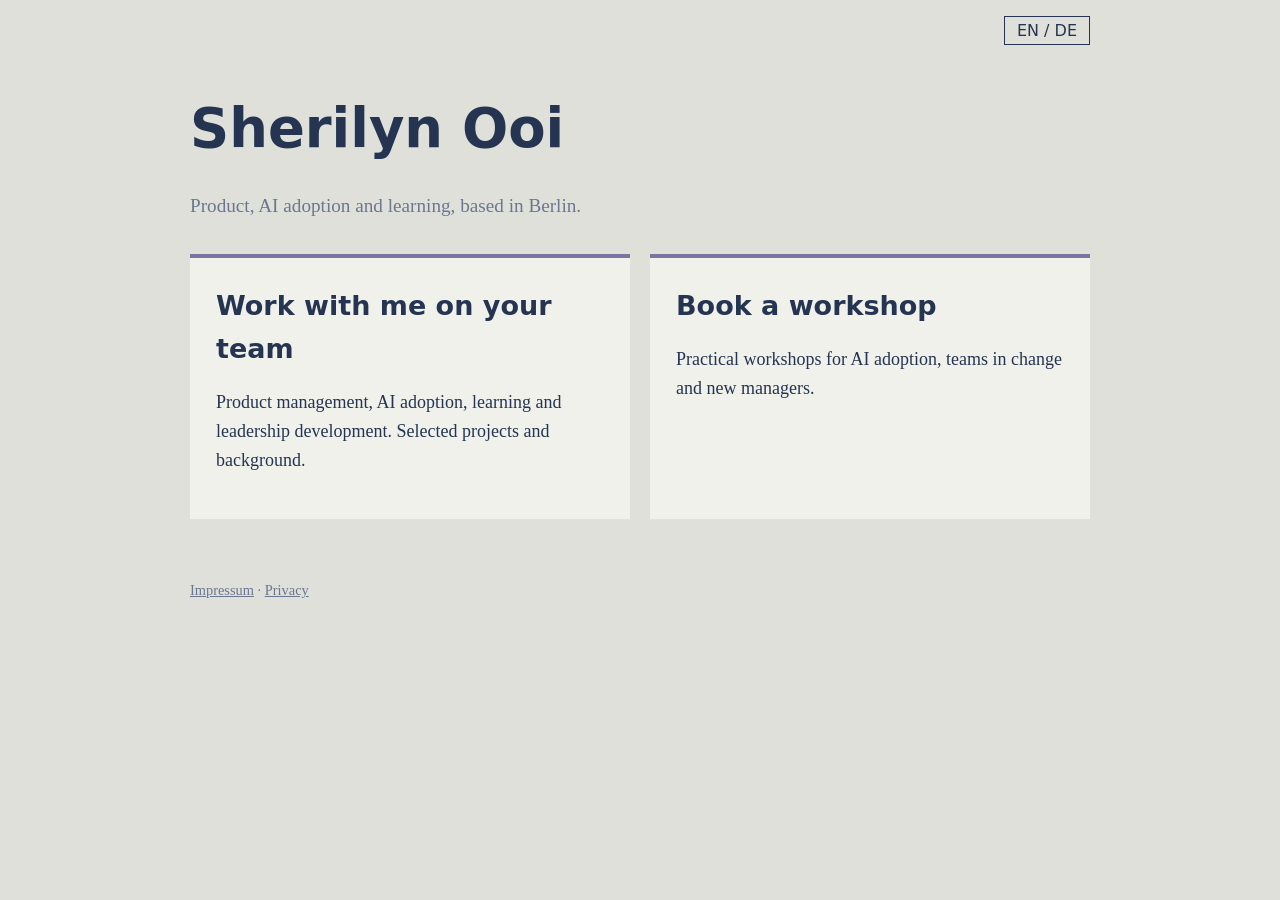
==== index.html @ 62cc02b4 "Add files via upload" ====
<!doctype html>
<html lang="en" data-lang="en">
<head>
<meta charset="utf-8"><meta name="viewport" content="width=device-width, initial-scale=1">
<title>Sherilyn Ooi</title>
<link rel="stylesheet" href="fonts/fonts.css">
<style>
:root{--bg:#e0e0da;--paper:#f1f1ec;--navy:#253551;--slate:#6b7790;--purple:#7f73a1;--head:'Barlow Semi Condensed',system-ui,sans-serif;--body:'PT Serif',Georgia,serif}
body{margin:0;background:var(--bg);color:var(--navy);font-family:var(--body);line-height:1.6;font-size:18px}
html[data-lang=en] [lang=de],html[data-lang=de] [lang=en]{display:none}
.top{display:flex;justify-content:flex-end;max-width:900px;margin:0 auto;padding:16px}
.top button{font-family:var(--head);color:var(--navy);background:none;border:1px solid var(--navy);padding:4px 12px;cursor:pointer;font-size:1rem}
main{max-width:900px;margin:0 auto;padding:24px 16px 60px}
h1{font-family:var(--head);font-size:clamp(2.2rem,6vw,3.4rem);margin:0 0 .2em}
.sub{font-size:1.2rem;color:var(--slate);margin-bottom:32px}
.doors{display:grid;gap:20px;grid-template-columns:1fr 1fr}
a.door{display:block;background:var(--paper);border-top:4px solid var(--purple);padding:26px;color:var(--navy);text-decoration:none}
a.door:hover{background:#fff}.door h2{font-family:var(--head);margin:0 0 .3em}
@media(max-width:700px){.doors{grid-template-columns:1fr}}
footer{max-width:900px;margin:0 auto;padding:0 16px 40px;font-size:.9rem;color:var(--slate)}footer a{color:var(--slate)}
</style></head><body>
<div class="top"><button onclick="var h=document.documentElement;h.dataset.lang=h.dataset.lang==='en'?'de':'en';try{localStorage.setItem('lang',h.dataset.lang)}catch(e){}">EN / DE</button></div>
<main>
<h1>Sherilyn Ooi</h1>
<p class="sub"><span lang="en">Product, AI adoption and learning, based in Berlin.</span><span lang="de">Produkt, KI-Einführung und Lernen, Berlin.</span></p>
<div class="doors">
<a class="door" href="jobs.html"><h2><span lang="en">Work with me on your team</span><span lang="de">Mit mir im Team arbeiten</span></h2><p><span lang="en">Product management, AI adoption, learning and leadership development. Selected projects and background.</span><span lang="de">Produktmanagement, KI-Einführung, Lern- und Führungskräfteentwicklung. Ausgewählte Projekte und Hintergrund.</span></p></a>
<a class="door" href="freelance.html"><h2><span lang="en">Book a workshop</span><span lang="de">Workshop buchen</span></h2><p><span lang="en">Practical workshops for AI adoption, teams in change and new managers.</span><span lang="de">Praxisnahe Workshops für KI-Einführung, Teams im Wandel und neue Führungskräfte.</span></p></a>
</div></main>
<footer><a href="impressum.html">Impressum</a> · <a href="datenschutz.html"><span lang="en">Privacy</span><span lang="de">Datenschutz</span></a></footer>
<script>try{var l=new URLSearchParams(location.search).get('lang')||localStorage.getItem('lang');if(l==='de'||l==='en')document.documentElement.dataset.lang=l;else if((navigator.language||'').slice(0,2)==='de')document.documentElement.dataset.lang='de'}catch(e){}</script>
</body></html>
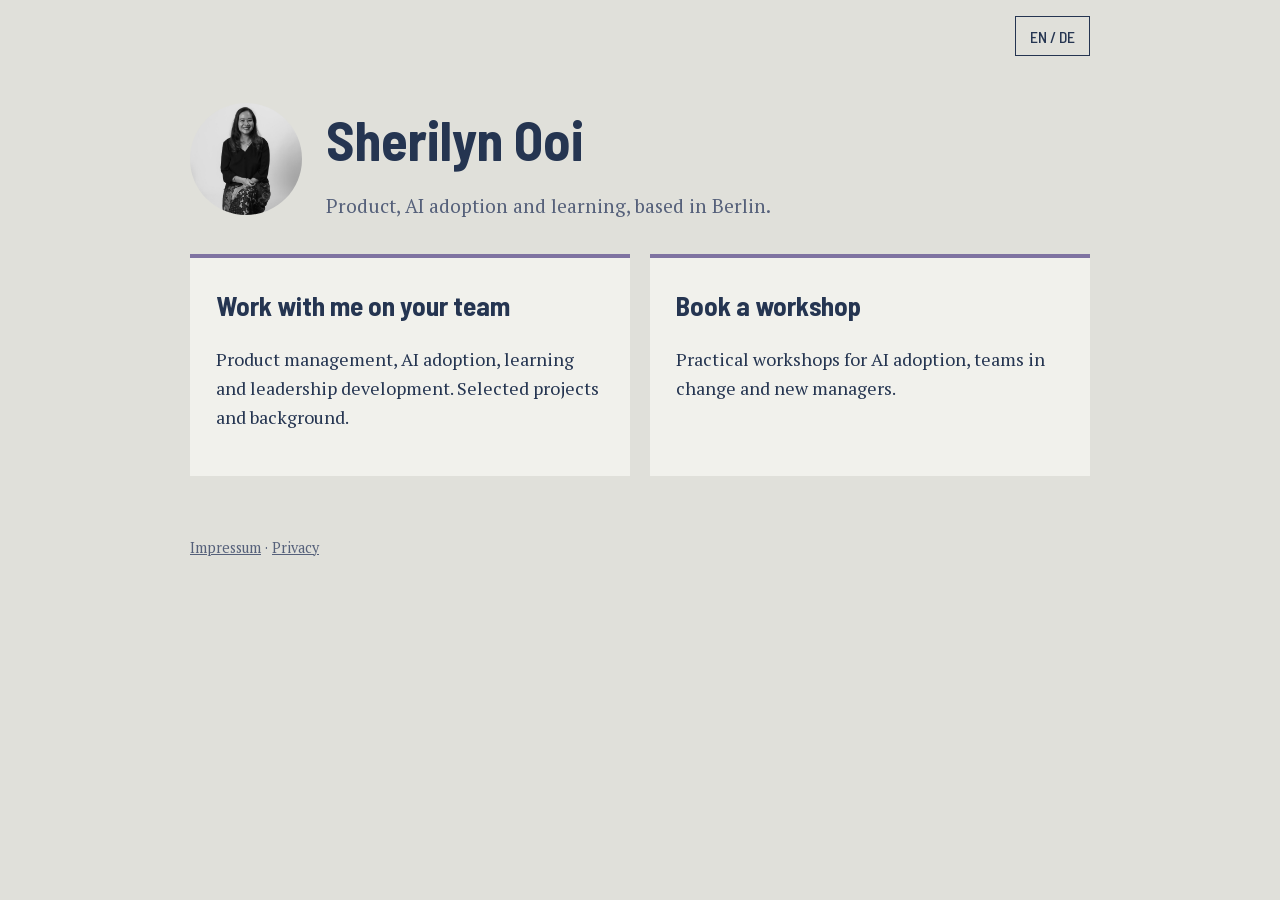
==== commit a2f01d72: "Add files via upload" ====
--- a/index.html
+++ b/index.html
@@ -5,14 +5,15 @@
 <title>Sherilyn Ooi</title>
 <link rel="stylesheet" href="fonts/fonts.css">
 <style>
-:root{--bg:#e0e0da;--paper:#f1f1ec;--navy:#253551;--slate:#6b7790;--purple:#7f73a1;--head:'Barlow Semi Condensed',system-ui,sans-serif;--body:'PT Serif',Georgia,serif}
+:root{--bg:#e0e0da;--paper:#f1f1ec;--navy:#253551;--slate:#55607a;--purple:#7f73a1;--head:'Barlow Semi Condensed',system-ui,sans-serif;--body:'PT Serif',Georgia,serif}
 body{margin:0;background:var(--bg);color:var(--navy);font-family:var(--body);line-height:1.6;font-size:18px}
 html[data-lang=en] [lang=de],html[data-lang=de] [lang=en]{display:none}
 .top{display:flex;justify-content:flex-end;max-width:900px;margin:0 auto;padding:16px}
-.top button{font-family:var(--head);color:var(--navy);background:none;border:1px solid var(--navy);padding:4px 12px;cursor:pointer;font-size:1rem}
+.top button{font-family:var(--head);color:var(--navy);background:none;border:1px solid var(--navy);padding:8px 14px;min-height:40px;cursor:pointer;font-size:1rem}
 main{max-width:900px;margin:0 auto;padding:24px 16px 60px}
+.intro{display:flex;align-items:center;gap:24px;margin-bottom:32px}.intro img{width:112px;height:112px;object-fit:cover;object-position:50% 18%;border-radius:50%;flex:none}.intro .sub{margin:0}.intro h1{margin:0 0 .15em}
 h1{font-family:var(--head);font-size:clamp(2.2rem,6vw,3.4rem);margin:0 0 .2em}
-.sub{font-size:1.2rem;color:var(--slate);margin-bottom:32px}
+.sub{font-size:1.2rem;color:var(--slate);margin-bottom:0}
 .doors{display:grid;gap:20px;grid-template-columns:1fr 1fr}
 a.door{display:block;background:var(--paper);border-top:4px solid var(--purple);padding:26px;color:var(--navy);text-decoration:none}
 a.door:hover{background:#fff}.door h2{font-family:var(--head);margin:0 0 .3em}
@@ -21,8 +22,8 @@
 </style></head><body>
 <div class="top"><button onclick="var h=document.documentElement;h.dataset.lang=h.dataset.lang==='en'?'de':'en';try{localStorage.setItem('lang',h.dataset.lang)}catch(e){}">EN / DE</button></div>
 <main>
-<h1>Sherilyn Ooi</h1>
-<p class="sub"><span lang="en">Product, AI adoption and learning, based in Berlin.</span><span lang="de">Produkt, KI-Einführung und Lernen, Berlin.</span></p>
+<div class="intro"><img src="assets/photos/headshot.jpg" width="112" height="112" alt="Portrait of Sherilyn Ooi"><div><h1>Sherilyn Ooi</h1>
+<p class="sub"><span lang="en">Product, AI adoption and learning, based in Berlin.</span><span lang="de">Produkt, KI-Einführung und Lernen, Berlin.</span></p></div></div>
 <div class="doors">
 <a class="door" href="jobs.html"><h2><span lang="en">Work with me on your team</span><span lang="de">Mit mir im Team arbeiten</span></h2><p><span lang="en">Product management, AI adoption, learning and leadership development. Selected projects and background.</span><span lang="de">Produktmanagement, KI-Einführung, Lern- und Führungskräfteentwicklung. Ausgewählte Projekte und Hintergrund.</span></p></a>
 <a class="door" href="freelance.html"><h2><span lang="en">Book a workshop</span><span lang="de">Workshop buchen</span></h2><p><span lang="en">Practical workshops for AI adoption, teams in change and new managers.</span><span lang="de">Praxisnahe Workshops für KI-Einführung, Teams im Wandel und neue Führungskräfte.</span></p></a>
--- a/fonts/fonts.css
+++ b/fonts/fonts.css
@@ -0,0 +1,96 @@
+@font-face {
+  font-family: 'Barlow Semi Condensed';
+  font-style: normal;
+  font-weight: 500;
+  font-display: swap;
+  src: url(BarlowSemiCondensed-500-normal-latin-ext.woff2) format('woff2');
+  unicode-range: U+0100-02BA, U+02BD-02C5, U+02C7-02CC, U+02CE-02D7, U+02DD-02FF, U+0304, U+0308, U+0329, U+1D00-1DBF, U+1E00-1E9F, U+1EF2-1EFF, U+2020, U+20A0-20AB, U+20AD-20C4, U+2113, U+2C60-2C7F, U+A720-A7FF;
+}
+@font-face {
+  font-family: 'Barlow Semi Condensed';
+  font-style: normal;
+  font-weight: 500;
+  font-display: swap;
+  src: url(BarlowSemiCondensed-500-normal-latin.woff2) format('woff2');
+  unicode-range: U+0000-00FF, U+0131, U+0152-0153, U+02BB-02BC, U+02C6, U+02DA, U+02DC, U+0304, U+0308, U+0329, U+2000-206F, U+20AC, U+2122, U+2191, U+2193, U+2212, U+2215, U+FEFF, U+FFFD;
+}
+@font-face {
+  font-family: 'Barlow Semi Condensed';
+  font-style: normal;
+  font-weight: 600;
+  font-display: swap;
+  src: url(BarlowSemiCondensed-600-normal-latin-ext.woff2) format('woff2');
+  unicode-range: U+0100-02BA, U+02BD-02C5, U+02C7-02CC, U+02CE-02D7, U+02DD-02FF, U+0304, U+0308, U+0329, U+1D00-1DBF, U+1E00-1E9F, U+1EF2-1EFF, U+2020, U+20A0-20AB, U+20AD-20C4, U+2113, U+2C60-2C7F, U+A720-A7FF;
+}
+@font-face {
+  font-family: 'Barlow Semi Condensed';
+  font-style: normal;
+  font-weight: 600;
+  font-display: swap;
+  src: url(BarlowSemiCondensed-600-normal-latin.woff2) format('woff2');
+  unicode-range: U+0000-00FF, U+0131, U+0152-0153, U+02BB-02BC, U+02C6, U+02DA, U+02DC, U+0304, U+0308, U+0329, U+2000-206F, U+20AC, U+2122, U+2191, U+2193, U+2212, U+2215, U+FEFF, U+FFFD;
+}
+@font-face {
+  font-family: 'Barlow Semi Condensed';
+  font-style: normal;
+  font-weight: 700;
+  font-display: swap;
+  src: url(BarlowSemiCondensed-700-normal-latin-ext.woff2) format('woff2');
+  unicode-range: U+0100-02BA, U+02BD-02C5, U+02C7-02CC, U+02CE-02D7, U+02DD-02FF, U+0304, U+0308, U+0329, U+1D00-1DBF, U+1E00-1E9F, U+1EF2-1EFF, U+2020, U+20A0-20AB, U+20AD-20C4, U+2113, U+2C60-2C7F, U+A720-A7FF;
+}
+@font-face {
+  font-family: 'Barlow Semi Condensed';
+  font-style: normal;
+  font-weight: 700;
+  font-display: swap;
+  src: url(BarlowSemiCondensed-700-normal-latin.woff2) format('woff2');
+  unicode-range: U+0000-00FF, U+0131, U+0152-0153, U+02BB-02BC, U+02C6, U+02DA, U+02DC, U+0304, U+0308, U+0329, U+2000-206F, U+20AC, U+2122, U+2191, U+2193, U+2212, U+2215, U+FEFF, U+FFFD;
+}
+@font-face {
+  font-family: 'PT Serif';
+  font-style: italic;
+  font-weight: 400;
+  font-display: swap;
+  src: url(PTSerif-400-italic-latin-ext.woff2) format('woff2');
+  unicode-range: U+0100-02BA, U+02BD-02C5, U+02C7-02CC, U+02CE-02D7, U+02DD-02FF, U+0304, U+0308, U+0329, U+1D00-1DBF, U+1E00-1E9F, U+1EF2-1EFF, U+2020, U+20A0-20AB, U+20AD-20C4, U+2113, U+2C60-2C7F, U+A720-A7FF;
+}
+@font-face {
+  font-family: 'PT Serif';
+  font-style: italic;
+  font-weight: 400;
+  font-display: swap;
+  src: url(PTSerif-400-italic-latin.woff2) format('woff2');
+  unicode-range: U+0000-00FF, U+0131, U+0152-0153, U+02BB-02BC, U+02C6, U+02DA, U+02DC, U+0304, U+0308, U+0329, U+2000-206F, U+20AC, U+2122, U+2191, U+2193, U+2212, U+2215, U+FEFF, U+FFFD;
+}
+@font-face {
+  font-family: 'PT Serif';
+  font-style: normal;
+  font-weight: 400;
+  font-display: swap;
+  src: url(PTSerif-400-normal-latin-ext.woff2) format('woff2');
+  unicode-range: U+0100-02BA, U+02BD-02C5, U+02C7-02CC, U+02CE-02D7, U+02DD-02FF, U+0304, U+0308, U+0329, U+1D00-1DBF, U+1E00-1E9F, U+1EF2-1EFF, U+2020, U+20A0-20AB, U+20AD-20C4, U+2113, U+2C60-2C7F, U+A720-A7FF;
+}
+@font-face {
+  font-family: 'PT Serif';
+  font-style: normal;
+  font-weight: 400;
+  font-display: swap;
+  src: url(PTSerif-400-normal-latin.woff2) format('woff2');
+  unicode-range: U+0000-00FF, U+0131, U+0152-0153, U+02BB-02BC, U+02C6, U+02DA, U+02DC, U+0304, U+0308, U+0329, U+2000-206F, U+20AC, U+2122, U+2191, U+2193, U+2212, U+2215, U+FEFF, U+FFFD;
+}
+@font-face {
+  font-family: 'PT Serif';
+  font-style: normal;
+  font-weight: 700;
+  font-display: swap;
+  src: url(PTSerif-700-normal-latin-ext.woff2) format('woff2');
+  unicode-range: U+0100-02BA, U+02BD-02C5, U+02C7-02CC, U+02CE-02D7, U+02DD-02FF, U+0304, U+0308, U+0329, U+1D00-1DBF, U+1E00-1E9F, U+1EF2-1EFF, U+2020, U+20A0-20AB, U+20AD-20C4, U+2113, U+2C60-2C7F, U+A720-A7FF;
+}
+@font-face {
+  font-family: 'PT Serif';
+  font-style: normal;
+  font-weight: 700;
+  font-display: swap;
+  src: url(PTSerif-700-normal-latin.woff2) format('woff2');
+  unicode-range: U+0000-00FF, U+0131, U+0152-0153, U+02BB-02BC, U+02C6, U+02DA, U+02DC, U+0304, U+0308, U+0329, U+2000-206F, U+20AC, U+2122, U+2191, U+2193, U+2212, U+2215, U+FEFF, U+FFFD;
+}
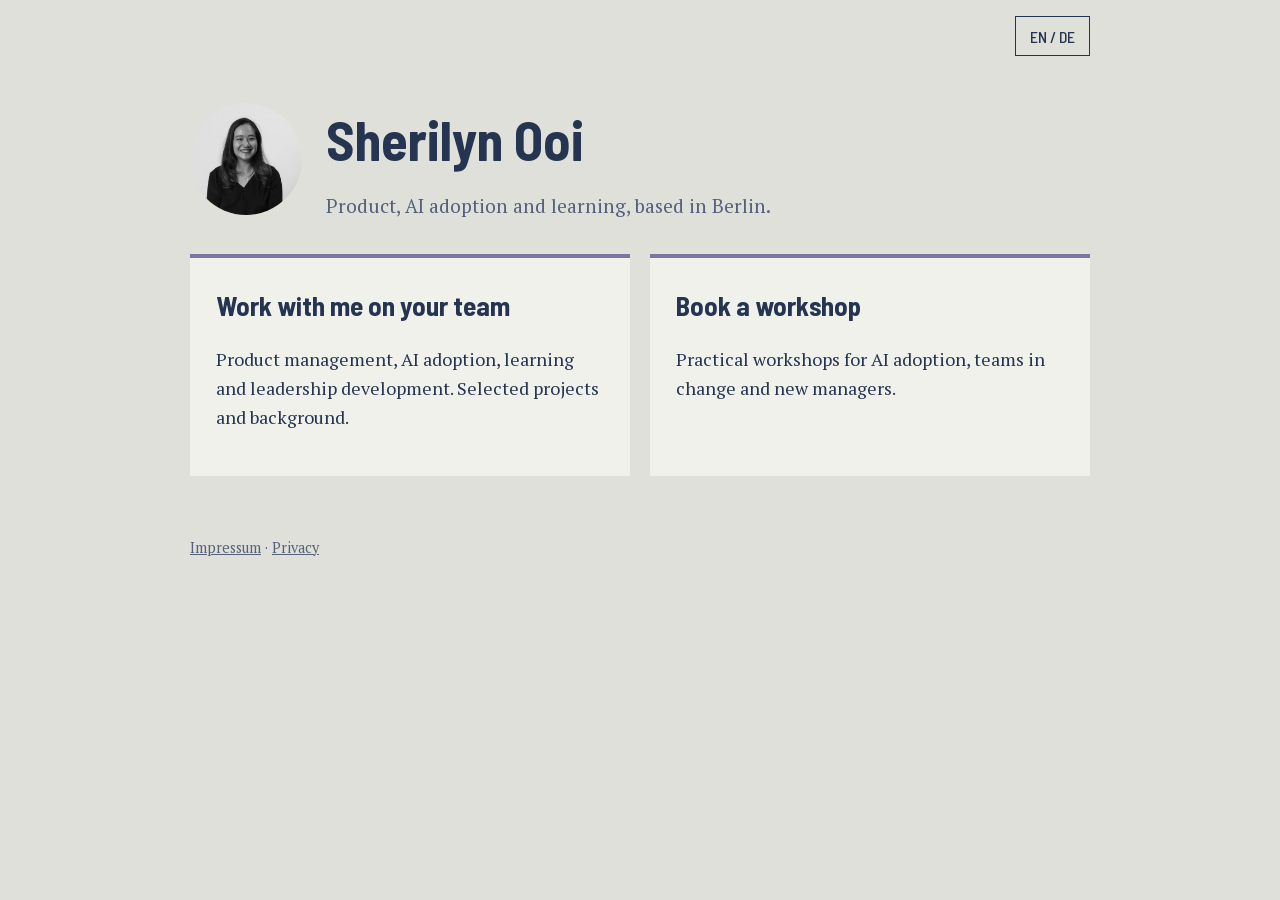
==== commit 63e7ba96: "Add files via upload" ====
--- a/index.html
+++ b/index.html
@@ -11,7 +11,7 @@
 .top{display:flex;justify-content:flex-end;max-width:900px;margin:0 auto;padding:16px}
 .top button{font-family:var(--head);color:var(--navy);background:none;border:1px solid var(--navy);padding:8px 14px;min-height:40px;cursor:pointer;font-size:1rem}
 main{max-width:900px;margin:0 auto;padding:24px 16px 60px}
-.intro{display:flex;align-items:center;gap:24px;margin-bottom:32px}.intro img{width:112px;height:112px;object-fit:cover;object-position:50% 18%;border-radius:50%;flex:none}.intro .sub{margin:0}.intro h1{margin:0 0 .15em}
+.intro{display:flex;align-items:center;gap:24px;margin-bottom:32px}.intro img{width:112px;height:112px;object-fit:cover;object-position:50% 38%;border-radius:50%;flex:none}.intro .sub{margin:0}.intro h1{margin:0 0 .15em}
 h1{font-family:var(--head);font-size:clamp(2.2rem,6vw,3.4rem);margin:0 0 .2em}
 .sub{font-size:1.2rem;color:var(--slate);margin-bottom:0}
 .doors{display:grid;gap:20px;grid-template-columns:1fr 1fr}
